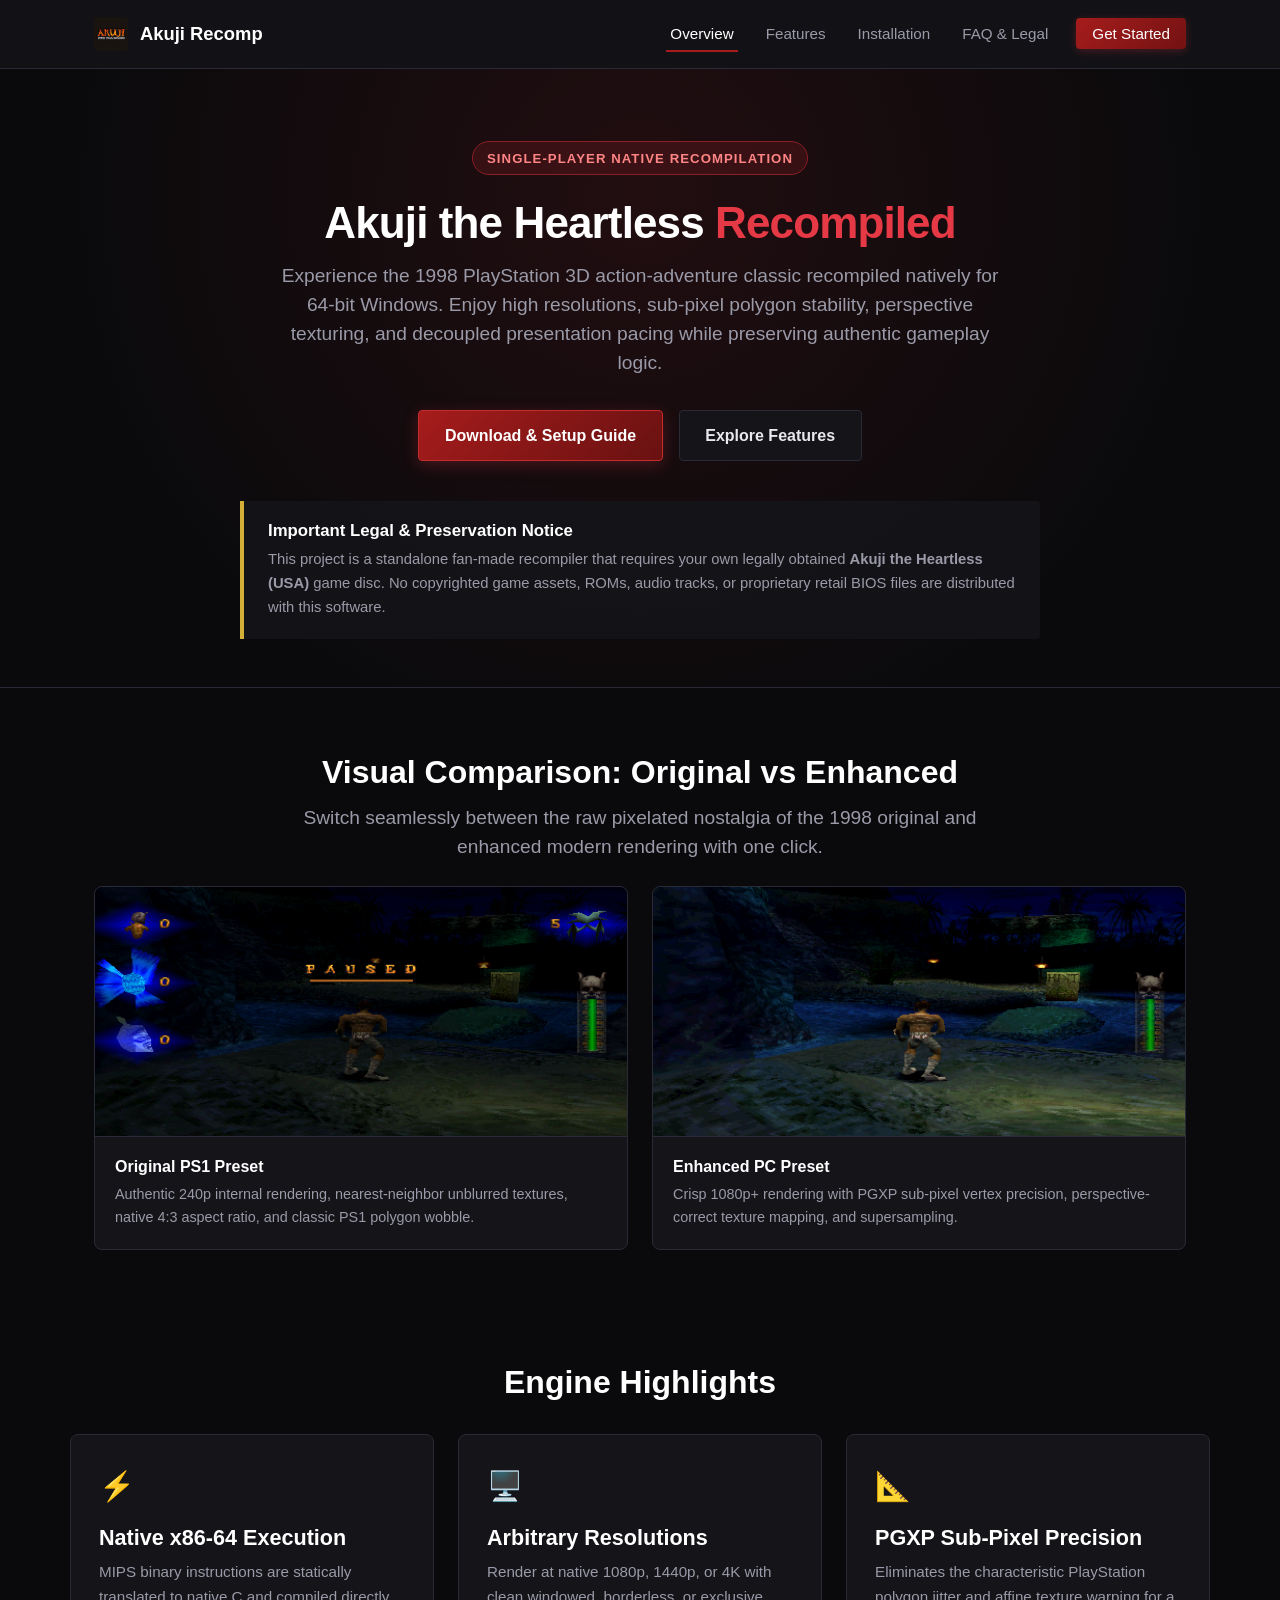
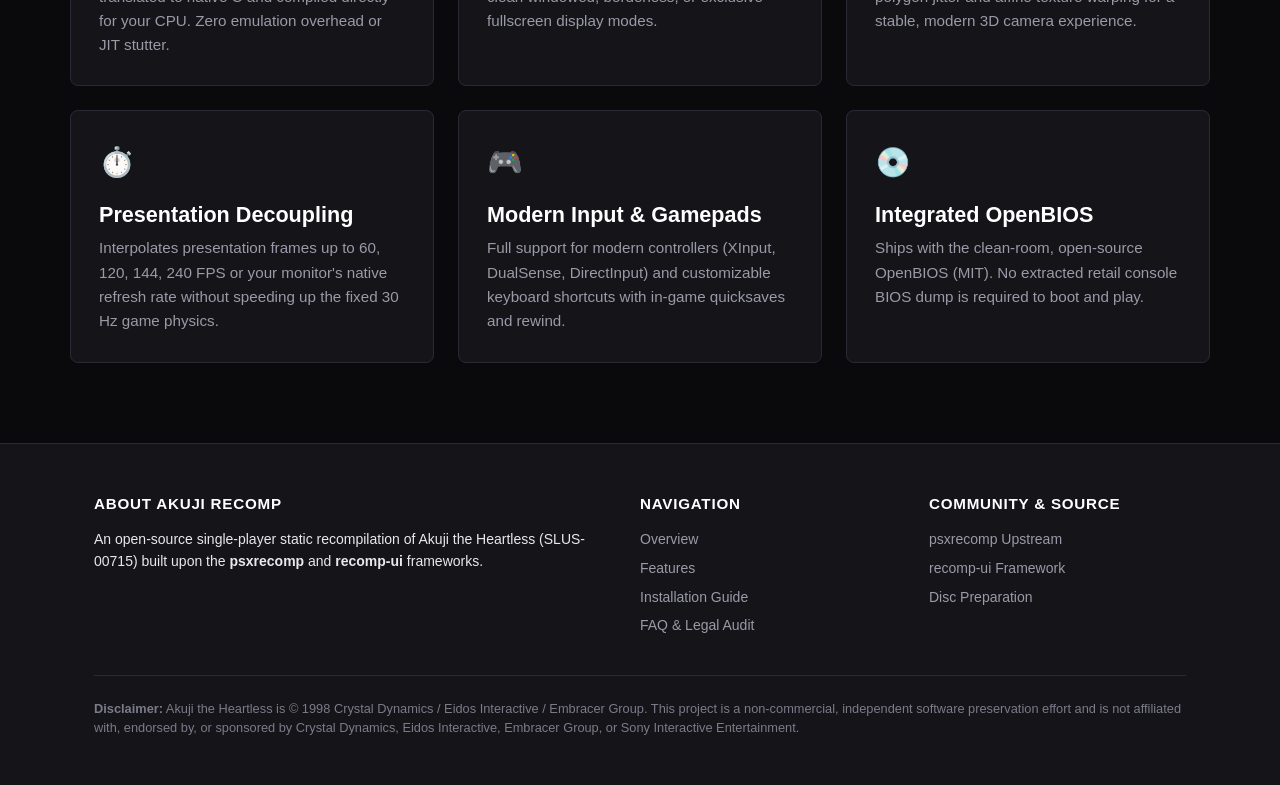
==== index.html @ 2ce939e8 "docs: publish static project website for GitHub Pages" ====
<!DOCTYPE html>
<html lang="en">
<head>
  <meta charset="UTF-8">
  <meta name="viewport" content="width=device-width, initial-scale=1.0">
  <title>Akuji the Heartless Recomp — Native PC Recompilation</title>
  <meta name="description" content="Open-source static recompilation of Akuji the Heartless (PS1) running natively on modern 64-bit Windows with enhanced graphics, PGXP, and decoupled presentation pacing.">
  <link rel="icon" type="image/x-icon" href="images/akuji.ico">
  <link rel="stylesheet" href="css/style.css">
</head>
<body>

  <!-- Site Header -->
  <header class="site-header">
    <div class="container nav-wrap">
      <a href="index.html" class="brand-link">
        <img src="images/akuji.ico" alt="Akuji Logo" class="brand-icon">
        <span>Akuji Recomp</span>
      </a>
      <button class="nav-toggle" aria-label="Toggle navigation" aria-expanded="false">☰</button>
      <ul class="nav-links">
        <li><a href="index.html" class="active">Overview</a></li>
        <li><a href="features.html">Features</a></li>
        <li><a href="install.html">Installation</a></li>
        <li><a href="faq.html">FAQ & Legal</a></li>
        <li><a href="install.html#download" class="btn-nav">Get Started</a></li>
      </ul>
    </div>
  </header>

  <main>
    <!-- Hero Section -->
    <section class="hero">
      <div class="container">
        <span class="badge-tag">Single-Player Native Recompilation</span>
        <h1>Akuji the Heartless <span>Recompiled</span></h1>
        <p class="lead">
          Experience the 1998 PlayStation 3D action-adventure classic recompiled natively for 64-bit Windows. Enjoy high resolutions, sub-pixel polygon stability, perspective texturing, and decoupled presentation pacing while preserving authentic gameplay logic.
        </p>
        <div class="hero-actions">
          <a href="install.html" class="btn btn-primary">Download &amp; Setup Guide</a>
          <a href="features.html" class="btn btn-secondary">Explore Features</a>
        </div>

        <div class="alert-box gold" style="max-width: 800px; margin: 1.5rem auto 0; text-align: left;">
          <h4>Important Legal &amp; Preservation Notice</h4>
          <p>
            This project is a standalone fan-made recompiler that requires your own legally obtained <strong>Akuji the Heartless (USA)</strong> game disc. No copyrighted game assets, ROMs, audio tracks, or proprietary retail BIOS files are distributed with this software.
          </p>
        </div>
      </div>
    </section>

    <!-- Visual Showcase Section -->
    <section class="showcase-section">
      <div class="container">
        <h2 style="text-align: center;">Visual Comparison: Original vs Enhanced</h2>
        <p class="lead" style="text-align: center; max-width: 720px; margin: 0 auto;">
          Switch seamlessly between the raw pixelated nostalgia of the 1998 original and enhanced modern rendering with one click.
        </p>

        <div class="showcase-grid">
          <div class="showcase-item">
            <img src="images/akuji_original_ps1.png" alt="Original PS1 240p Rendering" class="showcase-img" loading="lazy">
            <div class="showcase-desc">
              <h4>Original PS1 Preset</h4>
              <p>Authentic 240p internal rendering, nearest-neighbor unblurred textures, native 4:3 aspect ratio, and classic PS1 polygon wobble.</p>
            </div>
          </div>
          <div class="showcase-item">
            <img src="images/akuji_level1_verified.png" alt="Enhanced PC High-Resolution Rendering" class="showcase-img" loading="lazy">
            <div class="showcase-desc">
              <h4>Enhanced PC Preset</h4>
              <p>Crisp 1080p+ rendering with PGXP sub-pixel vertex precision, perspective-correct texture mapping, and supersampling.</p>
            </div>
          </div>
        </div>
      </div>
    </section>

    <!-- Key Features Grid -->
    <section class="container" style="padding: 3rem 0;">
      <h2 style="text-align: center;">Engine Highlights</h2>
      <div class="features-grid">
        <div class="feature-card">
          <span class="icon">⚡</span>
          <h3>Native x86-64 Execution</h3>
          <p>MIPS binary instructions are statically translated to native C and compiled directly for your CPU. Zero emulation overhead or JIT stutter.</p>
        </div>

        <div class="feature-card">
          <span class="icon">🖥️</span>
          <h3>Arbitrary Resolutions</h3>
          <p>Render at native 1080p, 1440p, or 4K with clean windowed, borderless, or exclusive fullscreen display modes.</p>
        </div>

        <div class="feature-card">
          <span class="icon">📐</span>
          <h3>PGXP Sub-Pixel Precision</h3>
          <p>Eliminates the characteristic PlayStation polygon jitter and affine texture warping for a stable, modern 3D camera experience.</p>
        </div>

        <div class="feature-card">
          <span class="icon">⏱️</span>
          <h3>Presentation Decoupling</h3>
          <p>Interpolates presentation frames up to 60, 120, 144, 240 FPS or your monitor's native refresh rate without speeding up the fixed 30 Hz game physics.</p>
        </div>

        <div class="feature-card">
          <span class="icon">🎮</span>
          <h3>Modern Input &amp; Gamepads</h3>
          <p>Full support for modern controllers (XInput, DualSense, DirectInput) and customizable keyboard shortcuts with in-game quicksaves and rewind.</p>
        </div>

        <div class="feature-card">
          <span class="icon">💿</span>
          <h3>Integrated OpenBIOS</h3>
          <p>Ships with the clean-room, open-source OpenBIOS (MIT). No extracted retail console BIOS dump is required to boot and play.</p>
        </div>
      </div>
    </section>
  </main>

  <!-- Site Footer -->
  <footer class="site-footer">
    <div class="container">
      <div class="footer-grid">
        <div class="footer-col">
          <h5>About Akuji Recomp</h5>
          <p>
            An open-source single-player static recompilation of Akuji the Heartless (SLUS-00715) built upon the <strong>psxrecomp</strong> and <strong>recomp-ui</strong> frameworks.
          </p>
        </div>
        <div class="footer-col">
          <h5>Navigation</h5>
          <ul>
            <li><a href="index.html">Overview</a></li>
            <li><a href="features.html">Features</a></li>
            <li><a href="install.html">Installation Guide</a></li>
            <li><a href="faq.html">FAQ &amp; Legal Audit</a></li>
          </ul>
        </div>
        <div class="footer-col">
          <h5>Community &amp; Source</h5>
          <ul>
            <li><a href="https://github.com/mstan/psxrecomp" target="_blank" rel="noopener">psxrecomp Upstream</a></li>
            <li><a href="https://github.com/RetroPortingToolKit/recomp-ui" target="_blank" rel="noopener">recomp-ui Framework</a></li>
            <li><a href="install.html#disc-prep">Disc Preparation</a></li>
          </ul>
        </div>
      </div>

      <div class="footer-bottom">
        <p class="legal-notice">
          <strong>Disclaimer:</strong> Akuji the Heartless is &copy; 1998 Crystal Dynamics / Eidos Interactive / Embracer Group. This project is a non-commercial, independent software preservation effort and is not affiliated with, endorsed by, or sponsored by Crystal Dynamics, Eidos Interactive, Embracer Group, or Sony Interactive Entertainment.
        </p>
      </div>
    </div>
  </footer>

  <script src="js/main.js"></script>
</body>
</html>
---- css/style.css ----
/* ==========================================================================
   Akuji the Heartless Recomp — Official Static Website Stylesheet
   Designed for GitHub Pages Deployment (Responsive, Clean, Accessible)
   ========================================================================== */

:root {
  --bg-primary: #0a0a0c;
  --bg-surface: #141419;
  --bg-surface-elevated: #1e1e26;
  --bg-surface-glass: rgba(20, 20, 25, 0.85);
  --border-subtle: #2a2a36;
  --border-accent: #8b1d24;
  --text-main: #e8e8ed;
  --text-muted: #9a9aa8;
  --text-accent: #e63946;
  --accent-gold: #d4af37;
  --accent-crimson: #a61c1c;
  --accent-glow: rgba(230, 57, 70, 0.25);
  --font-sans: -apple-system, BlinkMacSystemFont, "Segoe UI", Roboto, Oxygen, Ubuntu, Cantarell, "Helvetica Neue", sans-serif;
  --font-mono: ui-monospace, SFMono-Regular, "SF Mono", Menlo, Consolas, "Liberation Mono", monospace;
  --container-max: 1140px;
  --radius-sm: 4px;
  --radius-md: 8px;
  --radius-lg: 14px;
  --transition-fast: 0.2s ease;
}

*, *::before, *::after {
  box-sizing: border-box;
  margin: 0;
  padding: 0;
}

html {
  font-size: 16px;
  scroll-behavior: smooth;
}

body {
  background-color: var(--bg-primary);
  color: var(--text-main);
  font-family: var(--font-sans);
  line-height: 1.6;
  min-height: 100vh;
  display: flex;
  flex-direction: column;
  overflow-x: hidden;
}

/* Typography */
h1, h2, h3, h4 {
  color: #ffffff;
  font-weight: 700;
  line-height: 1.25;
  margin-bottom: 0.75rem;
}

h1 { font-size: 2.75rem; letter-spacing: -0.02em; }
h2 { font-size: 2rem; margin-top: 1rem; }
h3 { font-size: 1.35rem; }
p { margin-bottom: 1rem; color: var(--text-main); }
p.lead { font-size: 1.2rem; color: var(--text-muted); line-height: 1.5; }
a { color: var(--text-accent); text-decoration: none; transition: color var(--transition-fast); }
a:hover { color: #ff6b6b; text-decoration: underline; }

/* Container */
.container {
  width: 100%;
  max-width: var(--container-max);
  margin-left: auto;
  margin-right: auto;
  padding-left: 1.5rem;
  padding-right: 1.5rem;
}

/* Header & Nav */
header.site-header {
  position: sticky;
  top: 0;
  z-index: 100;
  background: var(--bg-surface-glass);
  backdrop-filter: blur(12px);
  -webkit-backdrop-filter: blur(12px);
  border-bottom: 1px solid var(--border-subtle);
}

.nav-wrap {
  display: flex;
  align-items: center;
  justify-content: space-between;
  height: 4.25rem;
}

.brand-link {
  display: flex;
  align-items: center;
  gap: 0.75rem;
  font-weight: 700;
  font-size: 1.15rem;
  color: #ffffff;
  text-decoration: none;
}

.brand-icon {
  width: 34px;
  height: 34px;
  border-radius: var(--radius-sm);
}

.nav-links {
  display: flex;
  align-items: center;
  gap: 1.5rem;
  list-style: none;
}

.nav-links a {
  color: var(--text-muted);
  font-weight: 500;
  font-size: 0.95rem;
  padding: 0.5rem 0.25rem;
  border-bottom: 2px solid transparent;
}

.nav-links a:hover,
.nav-links a.active {
  color: #ffffff;
  text-decoration: none;
  border-bottom-color: var(--accent-crimson);
}

.btn-nav {
  background: linear-gradient(135deg, var(--accent-crimson), #731212);
  color: #ffffff !important;
  padding: 0.45rem 1rem !important;
  border-radius: var(--radius-sm);
  border-bottom: none !important;
  font-weight: 600;
  box-shadow: 0 2px 8px var(--accent-glow);
}

.btn-nav:hover {
  background: linear-gradient(135deg, #c42323, #8a1717);
  box-shadow: 0 4px 14px rgba(230, 57, 70, 0.4);
}

/* Mobile Nav Toggle */
.nav-toggle {
  display: none;
  background: none;
  border: none;
  color: #ffffff;
  font-size: 1.5rem;
  cursor: pointer;
}

/* Hero Section */
.hero {
  padding: 4.5rem 0 3rem;
  text-align: center;
  background: radial-gradient(circle at 50% 20%, rgba(139, 29, 36, 0.18), transparent 70%);
}

.badge-tag {
  display: inline-block;
  background: rgba(139, 29, 36, 0.25);
  border: 1px solid var(--border-accent);
  color: #ff8585;
  font-size: 0.825rem;
  font-weight: 600;
  text-transform: uppercase;
  letter-spacing: 0.08em;
  padding: 0.35rem 0.85rem;
  border-radius: 999px;
  margin-bottom: 1.25rem;
}

.hero h1 span {
  color: var(--text-accent);
}

.hero p.lead {
  max-width: 720px;
  margin: 0 auto 2rem;
}

.hero-actions {
  display: flex;
  justify-content: center;
  gap: 1rem;
  flex-wrap: wrap;
  margin-bottom: 2.5rem;
}

.btn {
  display: inline-flex;
  align-items: center;
  justify-content: center;
  gap: 0.5rem;
  font-size: 1rem;
  font-weight: 600;
  padding: 0.75rem 1.6rem;
  border-radius: var(--radius-sm);
  cursor: pointer;
  text-decoration: none;
  transition: all var(--transition-fast);
}

.btn-primary {
  background: linear-gradient(135deg, var(--accent-crimson), #691111);
  color: #ffffff;
  border: 1px solid #c72c2c;
  box-shadow: 0 4px 16px var(--accent-glow);
}

.btn-primary:hover {
  background: linear-gradient(135deg, #c72c2c, #851616);
  color: #ffffff;
  text-decoration: none;
  transform: translateY(-1px);
}

.btn-secondary {
  background: var(--bg-surface);
  color: var(--text-main);
  border: 1px solid var(--border-subtle);
}

.btn-secondary:hover {
  background: var(--bg-surface-elevated);
  border-color: #3f3f50;
  color: #ffffff;
  text-decoration: none;
}

/* Feature Grid */
.features-grid {
  display: grid;
  grid-template-columns: repeat(auto-fit, minmax(300px, 1fr));
  gap: 1.5rem;
  margin: 2rem 0;
}

.feature-card {
  background: var(--bg-surface);
  border: 1px solid var(--border-subtle);
  border-radius: var(--radius-md);
  padding: 1.75rem;
  transition: transform var(--transition-fast), border-color var(--transition-fast);
}

.feature-card:hover {
  transform: translateY(-3px);
  border-color: rgba(230, 57, 70, 0.4);
}

.feature-card .icon {
  font-size: 1.8rem;
  margin-bottom: 1rem;
  display: inline-block;
}

.feature-card h3 {
  color: #ffffff;
  margin-bottom: 0.5rem;
}

.feature-card p {
  color: var(--text-muted);
  font-size: 0.95rem;
  margin-bottom: 0;
}

/* Comparison Showcase */
.showcase-section {
  padding: 3rem 0;
  border-top: 1px solid var(--border-subtle);
}

.showcase-grid {
  display: grid;
  grid-template-columns: 1fr 1fr;
  gap: 1.5rem;
  margin-top: 1.5rem;
}

.showcase-item {
  background: var(--bg-surface);
  border: 1px solid var(--border-subtle);
  border-radius: var(--radius-md);
  overflow: hidden;
}

.showcase-img {
  width: 100%;
  height: auto;
  display: block;
  border-bottom: 1px solid var(--border-subtle);
}

.showcase-desc {
  padding: 1.25rem;
}

.showcase-desc h4 {
  color: #ffffff;
  margin-bottom: 0.35rem;
}

.showcase-desc p {
  color: var(--text-muted);
  font-size: 0.9rem;
  margin-bottom: 0;
}

/* Info Callout */
.alert-box {
  background: rgba(20, 20, 25, 0.85);
  border-left: 4px solid var(--accent-crimson);
  border-radius: 0 var(--radius-sm) var(--radius-sm) 0;
  padding: 1.25rem 1.5rem;
  margin: 1.5rem 0;
}

.alert-box.gold {
  border-left-color: var(--accent-gold);
}

.alert-box h4 {
  font-size: 1.05rem;
  margin-bottom: 0.4rem;
}

.alert-box p:last-child {
  margin-bottom: 0;
  font-size: 0.925rem;
  color: var(--text-muted);
}

/* Content Pages */
.page-header {
  padding: 3rem 0 2rem;
  border-bottom: 1px solid var(--border-subtle);
  margin-bottom: 2rem;
}

.page-header h1 {
  font-size: 2.25rem;
}

.prose {
  max-width: 840px;
}

.prose h2 {
  font-size: 1.6rem;
  border-bottom: 1px solid var(--border-subtle);
  padding-bottom: 0.4rem;
  margin-top: 2rem;
  margin-bottom: 1rem;
}

.prose h3 {
  font-size: 1.25rem;
  margin-top: 1.5rem;
  margin-bottom: 0.5rem;
}

.prose ul, .prose ol {
  margin-left: 1.5rem;
  margin-bottom: 1.25rem;
  color: var(--text-main);
}

.prose li {
  margin-bottom: 0.4rem;
}

/* Code Blocks & Tables */
pre, code {
  font-family: var(--font-mono);
}

code {
  background: var(--bg-surface-elevated);
  padding: 0.15rem 0.4rem;
  border-radius: var(--radius-sm);
  font-size: 0.9em;
  color: #ff9e9e;
}

pre {
  background: var(--bg-surface);
  border: 1px solid var(--border-subtle);
  border-radius: var(--radius-sm);
  padding: 1rem;
  overflow-x: auto;
  margin-bottom: 1.25rem;
}

pre code {
  background: none;
  padding: 0;
  color: #e0e0e0;
}

table {
  width: 100%;
  border-collapse: collapse;
  margin-bottom: 1.5rem;
  background: var(--bg-surface);
  border: 1px solid var(--border-subtle);
  border-radius: var(--radius-sm);
  overflow: hidden;
}

th, td {
  padding: 0.75rem 1rem;
  text-align: left;
  border-bottom: 1px solid var(--border-subtle);
  font-size: 0.95rem;
}

th {
  background: var(--bg-surface-elevated);
  color: #ffffff;
  font-weight: 600;
}

/* Steps List */
.steps-list {
  counter-reset: step-counter;
  list-style: none;
  margin: 1.5rem 0;
  padding: 0;
}

.steps-list li {
  counter-increment: step-counter;
  position: relative;
  padding-left: 3rem;
  margin-bottom: 1.75rem;
}

.steps-list li::before {
  content: counter(step-counter);
  position: absolute;
  left: 0;
  top: 0;
  width: 2.2rem;
  height: 2.2rem;
  background: var(--accent-crimson);
  color: #ffffff;
  font-weight: 700;
  border-radius: 50%;
  display: flex;
  align-items: center;
  justify-content: center;
  font-size: 0.95rem;
}

/* Footer */
footer.site-footer {
  margin-top: auto;
  background: var(--bg-surface);
  border-top: 1px solid var(--border-subtle);
  padding: 3rem 0 2rem;
  font-size: 0.875rem;
  color: var(--text-muted);
}

.footer-grid {
  display: grid;
  grid-template-columns: 2fr 1fr 1fr;
  gap: 2rem;
  margin-bottom: 2rem;
}

.footer-col h5 {
  color: #ffffff;
  font-size: 0.95rem;
  margin-bottom: 0.75rem;
  text-transform: uppercase;
  letter-spacing: 0.05em;
}

.footer-col ul {
  list-style: none;
}

.footer-col ul li {
  margin-bottom: 0.4rem;
}

.footer-col a {
  color: var(--text-muted);
}

.footer-col a:hover {
  color: #ffffff;
}

.footer-bottom {
  border-top: 1px solid var(--border-subtle);
  padding-top: 1.5rem;
  display: flex;
  flex-direction: column;
  gap: 0.75rem;
}

.legal-notice {
  font-size: 0.8rem;
  line-height: 1.45;
  color: #7b7b8a;
}

/* Responsive */
@media (max-width: 768px) {
  h1 { font-size: 2.1rem; }
  h2 { font-size: 1.6rem; }
  .nav-links {
    display: none;
    position: absolute;
    top: 4.25rem;
    left: 0;
    width: 100%;
    background: var(--bg-surface);
    flex-direction: column;
    padding: 1.5rem;
    border-bottom: 1px solid var(--border-subtle);
  }
  .nav-links.open { display: flex; }
  .nav-toggle { display: block; }
  .showcase-grid { grid-template-columns: 1fr; }
  .footer-grid { grid-template-columns: 1fr; }
}
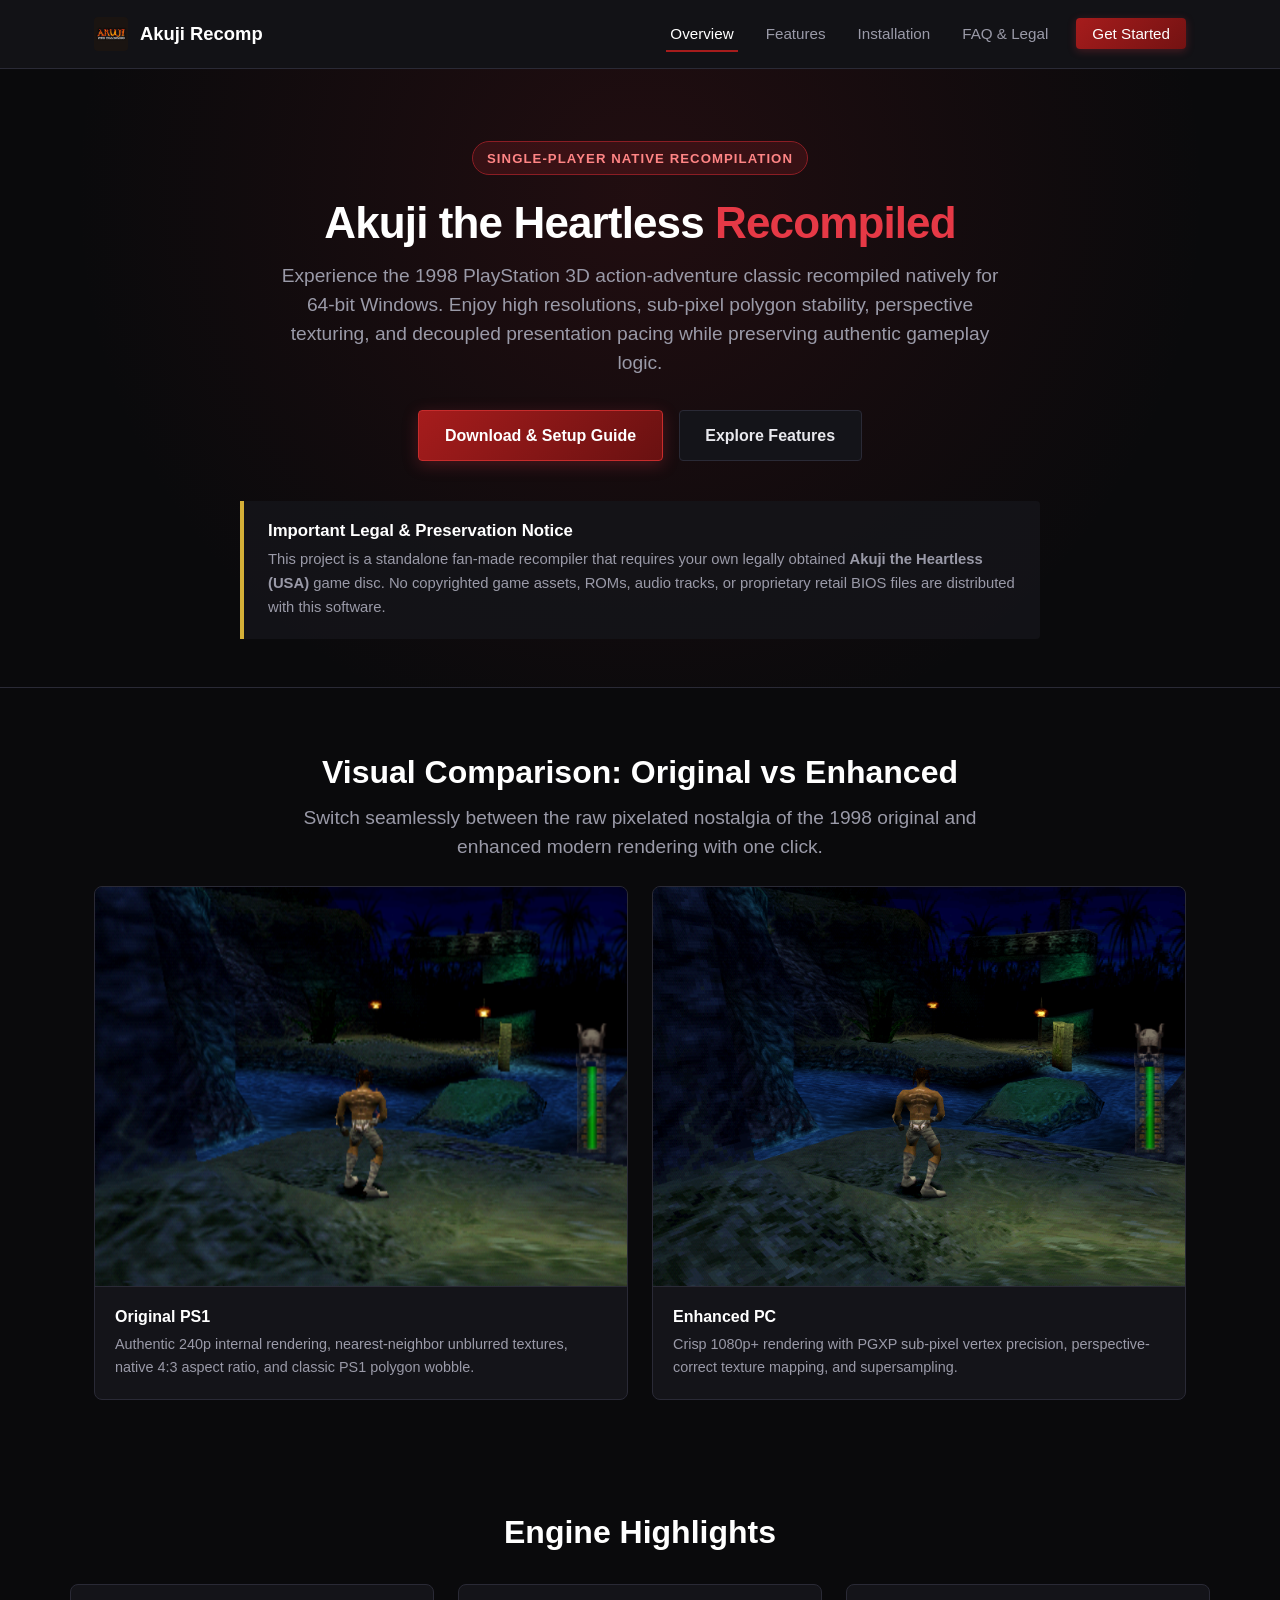
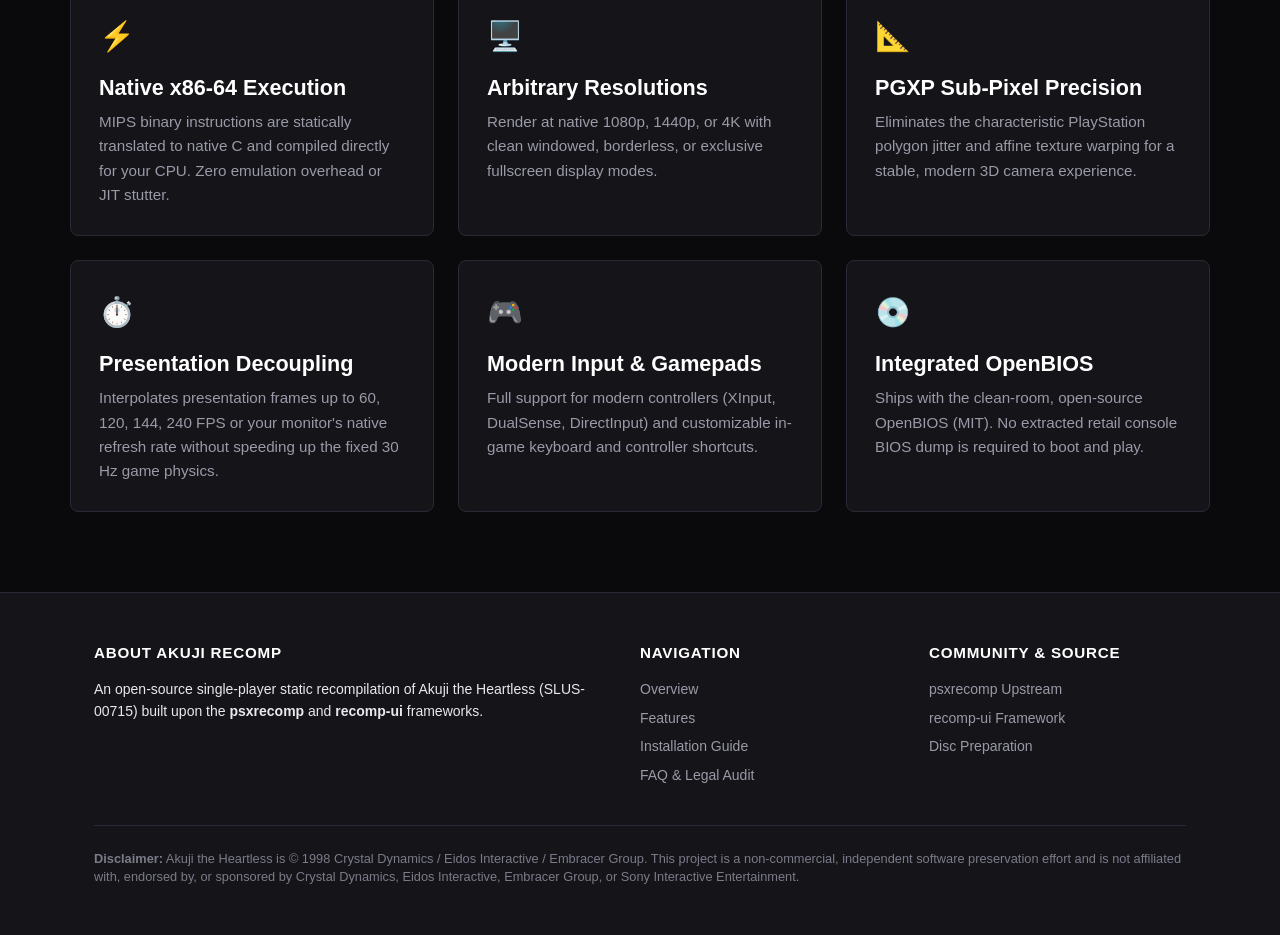
==== commit 52e89ca5: "docs(website): update visual comparison assets and revise in-game shortcuts" ====
--- a/index.html
+++ b/index.html
@@ -61,16 +61,16 @@
 
         <div class="showcase-grid">
           <div class="showcase-item">
-            <img src="images/akuji_original_ps1.png" alt="Original PS1 240p Rendering" class="showcase-img" loading="lazy">
+            <img src="images/original.png" alt="Original PS1 Rendering" class="showcase-img" loading="lazy">
             <div class="showcase-desc">
-              <h4>Original PS1 Preset</h4>
+              <h4>Original PS1</h4>
               <p>Authentic 240p internal rendering, nearest-neighbor unblurred textures, native 4:3 aspect ratio, and classic PS1 polygon wobble.</p>
             </div>
           </div>
           <div class="showcase-item">
-            <img src="images/akuji_level1_verified.png" alt="Enhanced PC High-Resolution Rendering" class="showcase-img" loading="lazy">
+            <img src="images/improved.png" alt="Enhanced PC High-Resolution Rendering" class="showcase-img" loading="lazy">
             <div class="showcase-desc">
-              <h4>Enhanced PC Preset</h4>
+              <h4>Enhanced PC</h4>
               <p>Crisp 1080p+ rendering with PGXP sub-pixel vertex precision, perspective-correct texture mapping, and supersampling.</p>
             </div>
           </div>
@@ -109,7 +109,7 @@
         <div class="feature-card">
           <span class="icon">🎮</span>
           <h3>Modern Input &amp; Gamepads</h3>
-          <p>Full support for modern controllers (XInput, DualSense, DirectInput) and customizable keyboard shortcuts with in-game quicksaves and rewind.</p>
+          <p>Full support for modern controllers (XInput, DualSense, DirectInput) and customizable in-game keyboard and controller shortcuts.</p>
         </div>
 
         <div class="feature-card">
